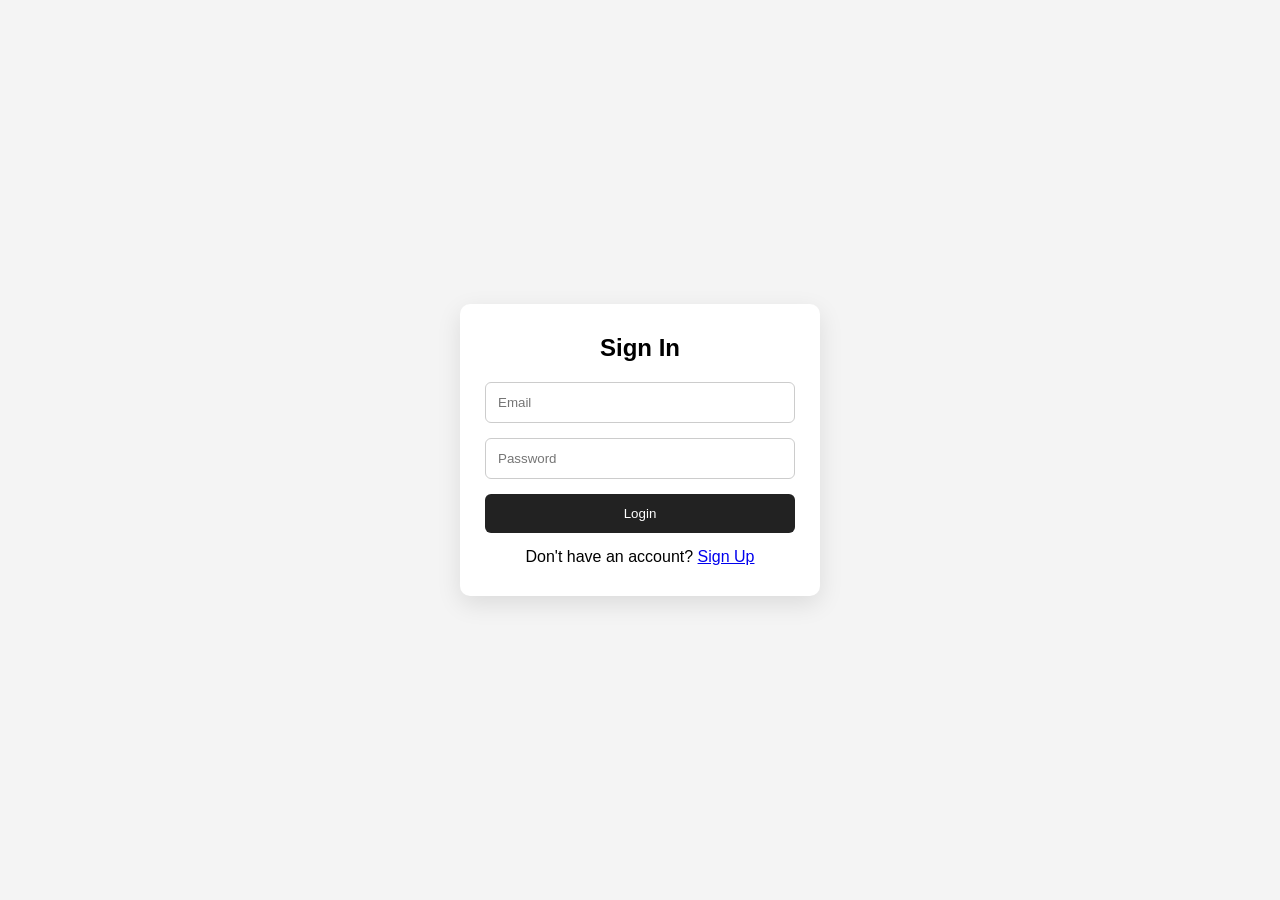
==== dashboard.html @ 5fb87848 "Add files via upload" ====
<!DOCTYPE html>
<html lang="en">
<head>
    <meta charset="UTF-8">
    <title>Dashboard - Creator's World</title>
    <link rel="stylesheet" href="style.css">
</head>
<body>

    <!-- Header -->
    <header>
        <div>Creator's World</div>

        <div>
            <button onclick="goHome()">Home</button>
            <button onclick="logout()">Logout</button>
        </div>
    </header>

    <!-- Welcome User -->
    <p style="text-align:center; margin-top:15px;">
        Welcome, <span id="username"></span>
    </p>

    <!-- Add Blog Section -->
    <section class="dashboard-form">
        <h2>Add New Blog</h2>

        <input type="text" id="title" placeholder="Blog Title">

        <textarea id="content" placeholder="Write your blog..." rows="6"></textarea>

        <button onclick="addBlog()">Publish</button>
    </section>

    <!-- User Blogs -->
    <section class="dashboard-blogs">
        <h3>Your Blogs</h3>
        <div id="userBlogs" class="blogs"></div>
    </section>

    <!-- Script -->
    <script src="dashboard.js"></script>

    <!-- Set username -->
    <script>
        const currentUser = JSON.parse(localStorage.getItem("currentUser"));
        if (currentUser && currentUser.name) {
            document.getElementById("username").innerText = currentUser.name;
        }
    </script>

</body>
</html>
---- style.css ----
/* Reset */
* {
    box-sizing: border-box;
    margin: 0;
    padding: 0;
}

/* Body */
body {
    font-family: Arial, sans-serif;
    background-color: #f4f4f4;
}

/* Header */
header {
    display: flex;
    justify-content: space-between;
    align-items: center;
    background-color: #222;
    color: white;
    padding: 12px 25px;
}

header img {
    height: 40px;
}

header button {
    padding: 8px 16px;
    background: white;
    color: #222;
    border: none;
    border-radius: 5px;
    cursor: pointer;
}

header button:hover {
    background: #ddd;
}

/* Tagline */
.tagline {
    text-align: center;
    margin: 50px 0 30px;
}

.tagline h1 {
    font-size: 32px;
    margin-bottom: 10px;
}

.tagline p {
    color: #555;
}

/* Search */
.search {
    text-align: center;
    margin-bottom: 25px;
}

.search input {
    width: 320px;
    padding: 12px;
    border: 1px solid #ccc;
    border-radius: 6px;
}

/* Blog Grid */
.blogs {
    display: grid;
    grid-template-columns: repeat(4, 1fr);
    gap: 18px;
    padding: 20px 30px;
}

/* Blog Card */
.blog-card {
    background: white;
    padding: 18px;
    border-radius: 10px;

    box-shadow: 0 4px 12px rgba(0,0,0,0.08);

    transition: transform 0.2s ease, box-shadow 0.2s ease;
}

.blog-card:hover {
    transform: translateY(-5px);
    box-shadow: 0 6px 18px rgba(0,0,0,0.12);
}

.blog-card h3 {
    margin-bottom: 10px;
}

.blog-card p {
    color: #555;
    font-size: 14px;
}
/* Dashboard form */
.dashboard-form {
    max-width: 500px;
    margin: 40px auto;
    text-align: center;
}

.dashboard-form input,
.dashboard-form textarea {
    width: 100%;
    padding: 12px;
    margin: 10px 0;
    border-radius: 6px;
    border: 1px solid #ccc;
}

.dashboard-form button {
    padding: 10px 20px;
    background: #222;
    color: white;
    border: none;
    border-radius: 6px;
    cursor: pointer;
}

.dashboard-form button:hover {
    background: #444;
}

/* Blog section */
.dashboard-blogs {
    padding: 20px 40px;
}

.dashboard-blogs h3 {
    text-align: center;
    margin-bottom: 20px;
}


.blog-card button {
    margin-right: 8px;
    padding: 6px 10px;
    border: none;
    border-radius: 5px;
    cursor: pointer;
}

.blog-card button:first-child {
    background: #007bff;
    color: white;
}

.blog-card button:last-child {
    background: #dc3545;
    color: white;
}
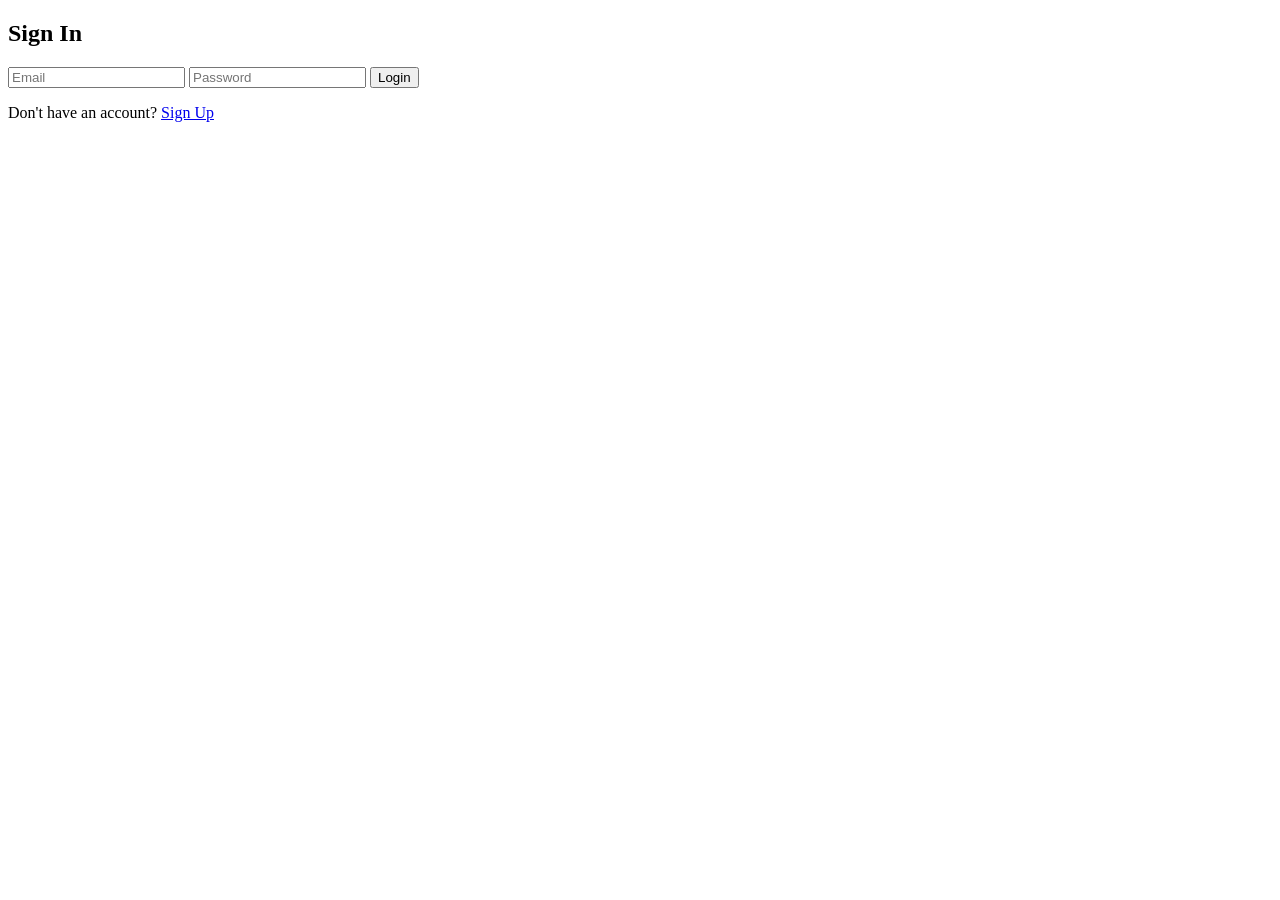
==== commit cbd3ed44: "dashboard.html" ====
--- a/dashboard.html
+++ b/dashboard.html
@@ -39,16 +39,20 @@
         <div id="userBlogs" class="blogs"></div>
     </section>
 
-    <!-- Script -->
+    <!-- Scripts -->
+    <script src="api.js"></script>
     <script src="dashboard.js"></script>
 
     <!-- Set username -->
     <script>
         const currentUser = JSON.parse(localStorage.getItem("currentUser"));
-        if (currentUser && currentUser.name) {
+
+        if (!currentUser) {
+            window.location.href = "login.html";
+        } else {
             document.getElementById("username").innerText = currentUser.name;
         }
     </script>
 
 </body>
-</html>+</html>
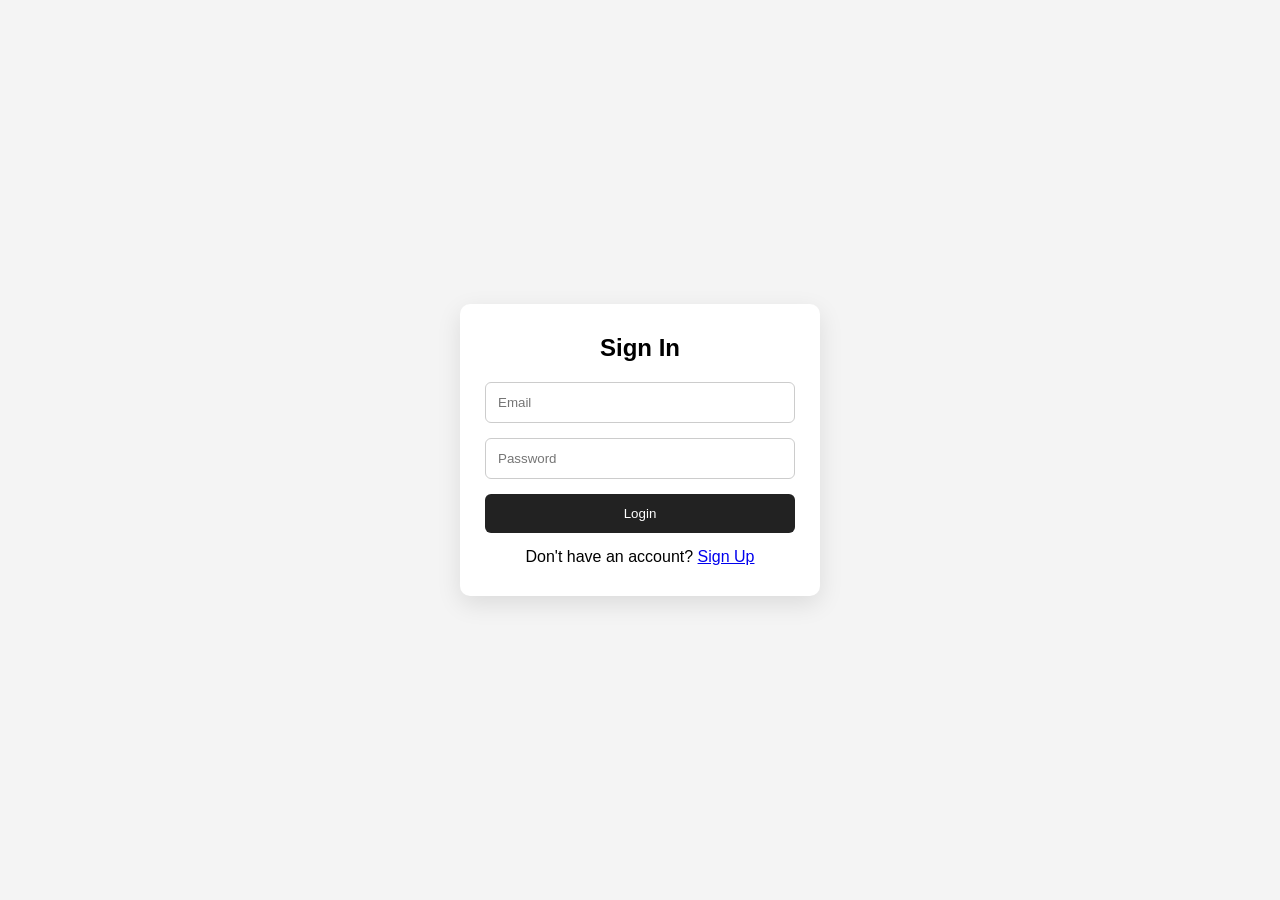
==== commit 7284ffef: "Add files via upload" ====
--- a/dashboard.html
+++ b/dashboard.html
@@ -39,20 +39,16 @@
         <div id="userBlogs" class="blogs"></div>
     </section>
 
-    <!-- Scripts -->
-    <script src="api.js"></script>
+    <!-- Script -->
     <script src="dashboard.js"></script>
 
     <!-- Set username -->
     <script>
         const currentUser = JSON.parse(localStorage.getItem("currentUser"));
-
-        if (!currentUser) {
-            window.location.href = "login.html";
-        } else {
+        if (currentUser && currentUser.name) {
             document.getElementById("username").innerText = currentUser.name;
         }
     </script>
 
 </body>
-</html>
+</html>
